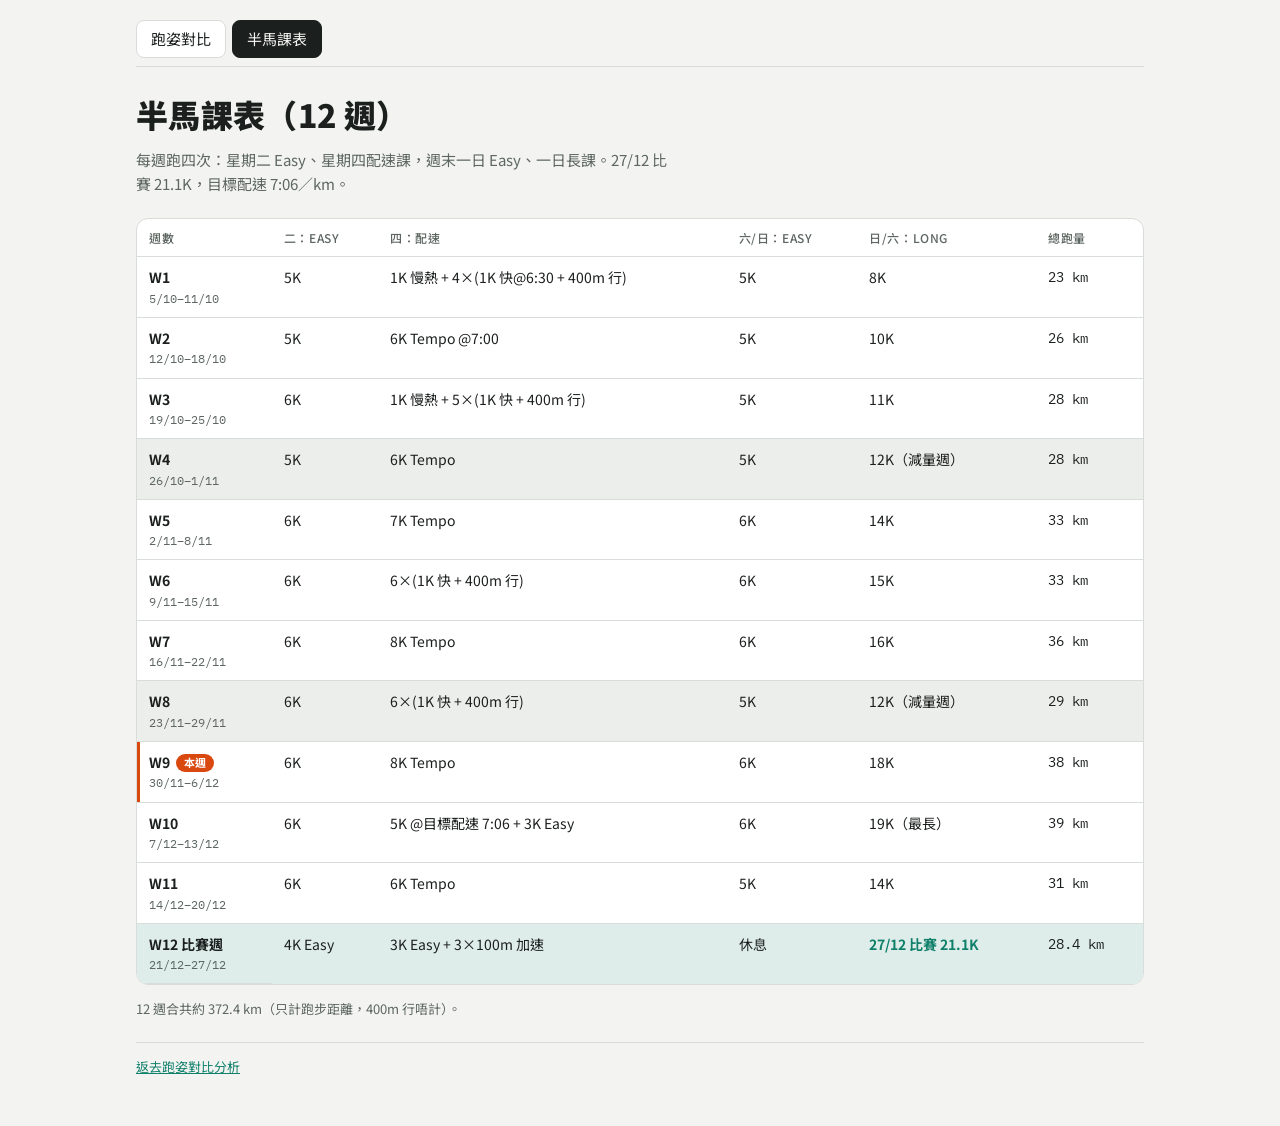
==== plan/index.html @ 6a08c3eb "Add half marathon plan page with site nav Co-Authored-By: Claude Opus 5.5 (1M context) <noreply@anth" ====
<!doctype html>
<html lang="zh-Hant-HK">
<head>
<meta charset="utf-8">
<meta name="viewport" content="width=device-width, initial-scale=1, viewport-fit=cover">
<title>半馬課表</title>
<meta name="description" content="12 週半馬拉松訓練課表，27/12 比賽。">
<link rel="preconnect" href="https://fonts.googleapis.com">
<link rel="preconnect" href="https://fonts.gstatic.com" crossorigin>
<link rel="stylesheet" href="https://fonts.googleapis.com/css2?family=Noto+Sans+HK:wght@400;500;700;900&family=IBM+Plex+Mono:wght@400;600&display=swap">
<link rel="stylesheet" href="../app/style.css">
</head>
<body>
<div class="wrap">
  <nav class="site-nav" aria-label="分頁">
    <a href="../">跑姿對比</a>
    <a href="./" aria-current="page">半馬課表</a>
  </nav>

  <header class="hero">
    <h1>半馬課表（12 週）</h1>
    <p class="sub">每週跑四次：星期二 Easy、星期四配速課，週末一日 Easy、一日長課。27/12 比賽 21.1K，目標配速 7:06／km。</p>
  </header>

  <section class="block" aria-label="課表">
    <div class="tblwrap plan" id="plan"></div>
    <p class="note" id="plansum"></p>
  </section>

  <footer class="foot">
    <p><a href="../">返去跑姿對比分析</a></p>
  </footer>
</div>
<script type="module" src="../app/plan.js"></script>
</body>
</html>
---- app/style.css ----
/* Layout: lab bench. Upload card, then two clips side by side, four tabs below. */
/* Layout: lab bench. Two clips side by side up top, four tabs below; each tab = verdict, numbers table, per-step strip. */
:root{
  --bg:#f3f4f2; --panel:#ffffff; --ink:#1b1f1d; --muted:#5d6661; --line:#d9ddd9;
  --me:#d9480f; --std:#11806a; --good:#2f7d32; --warn:#b26a00; --bad:#c0392b; --chip:#eceeeb;
  --f-disp:"Noto Sans HK","PingFang HK","Microsoft JhengHei",sans-serif;
  --f-body:"Noto Sans HK","PingFang HK","Microsoft JhengHei",sans-serif;
  --f-num:"IBM Plex Mono",ui-monospace,Menlo,monospace;
}
@media (prefers-color-scheme: dark){:root:not([data-theme="light"]){
  --bg:#111413; --panel:#1a1e1c; --ink:#e8ebe9; --muted:#9aa49f; --line:#2c322f;
  --me:#ff8a4c; --std:#3cc9a6; --good:#6cc070; --warn:#e3a33b; --bad:#ef6b5b; --chip:#232826; color-scheme:dark}}
:root[data-theme="dark"]{
  --bg:#111413; --panel:#1a1e1c; --ink:#e8ebe9; --muted:#9aa49f; --line:#2c322f;
  --me:#ff8a4c; --std:#3cc9a6; --good:#6cc070; --warn:#e3a33b; --bad:#ef6b5b; --chip:#232826; color-scheme:dark}
*{box-sizing:border-box}
html{-webkit-text-size-adjust:100%}
body{margin:0;background:var(--bg);color:var(--ink);font-family:var(--f-body);font-size:15px;line-height:1.6}
.wrap{max-width:1040px;margin:0 auto;padding-left:max(16px,env(safe-area-inset-left,0px));padding-right:max(16px,env(safe-area-inset-right,0px));padding-block:20px 48px;display:grid;grid-template-columns:minmax(0,1fr);gap:22px}
.wrap>*,.pane>*,section>*{min-width:0}
h1{font-family:var(--f-disp);font-weight:900;font-size:clamp(22px,4vw,32px);margin:0;letter-spacing:.01em;text-wrap:balance}
h2{font-size:18px;margin:0;text-wrap:balance}
h3{font-size:15px;margin:0}
p{margin:0}
.sub{color:var(--muted);max-width:68ch}
.num{font-family:var(--f-num);font-variant-numeric:tabular-nums}
.me{color:var(--me)} .st{color:var(--std)}
/* stage */
.stage{display:grid;grid-template-columns:1fr 1fr;gap:10px}
.clip{display:grid;gap:6px;min-width:0}
.vbox{position:relative;width:100%;aspect-ratio:9/16;background:#000;border-radius:10px;overflow:hidden}
.vbox video,.vbox canvas{position:absolute;inset:0;width:100%;height:100%;display:block}
.vbox video{object-fit:contain}
.vbox canvas{pointer-events:none}
.clip .lab{display:flex;justify-content:space-between;align-items:baseline;gap:8px;font-size:13px}
.clip .lab b{font-size:14px}
.ctrl{display:flex;flex-wrap:wrap;gap:8px;align-items:center}
button{font:inherit;cursor:pointer;border:1px solid var(--line);background:var(--panel);color:var(--ink);border-radius:999px;padding:6px 14px}
button:hover{border-color:var(--muted)}
button:focus-visible{outline:2px solid var(--std);outline-offset:2px}
button[aria-pressed="true"]{background:var(--ink);color:var(--bg);border-color:var(--ink)}
.ctrl .sp{color:var(--muted);font-size:13px;margin-left:4px}
.tline{height:6px;background:var(--chip);border-radius:3px;position:relative;flex:1 1 160px;min-width:120px}
.tline i{position:absolute;inset:0 auto 0 0;background:var(--muted);border-radius:3px;width:0}
/* summary row */
.verdicts{display:grid;grid-template-columns:repeat(4,minmax(0,1fr));gap:10px}
@media (max-width:720px){.verdicts{grid-template-columns:repeat(2,minmax(0,1fr))}}
.vcard{background:var(--panel);border:1px solid var(--line);border-radius:12px;padding:12px 14px;display:grid;gap:6px;text-align:left;cursor:pointer;color:var(--ink)}
.vcard small{color:var(--muted);font-size:12px;letter-spacing:.06em}
.vcard .t{font-weight:700}
.pill{display:inline-block;font-size:12px;font-weight:700;padding:2px 10px;border-radius:999px;color:#fff;width:max-content}
.pill.good{background:var(--good)} .pill.warn{background:var(--warn)} .pill.bad{background:var(--bad)}
/* tabs */
.tabs{display:flex;gap:6px;flex-wrap:wrap;border-bottom:1px solid var(--line);padding-bottom:8px}
.tabs button{border-radius:8px}
.pane{display:grid;grid-template-columns:minmax(0,1fr);gap:16px}
.lead{display:grid;gap:6px;max-width:72ch}
.lead .std{color:var(--muted);font-size:14px}
.tblwrap{overflow-x:auto;background:var(--panel);border:1px solid var(--line);border-radius:12px}
table{border-collapse:collapse;width:100%;min-width:560px;font-size:14px}
th,td{padding:9px 12px;text-align:left;border-bottom:1px solid var(--line);vertical-align:top}
tr:last-child td{border-bottom:none}
th{font-size:12px;color:var(--muted);font-weight:500;letter-spacing:.05em}
td.v{font-family:var(--f-num);font-variant-numeric:tabular-nums;white-space:nowrap}
td.ref{color:var(--muted);font-size:13px}
.two{display:grid;grid-template-columns:minmax(0,1fr) minmax(0,1fr);gap:16px}
@media (max-width:760px){.two{grid-template-columns:minmax(0,1fr)}}
.box{background:var(--panel);border:1px solid var(--line);border-radius:12px;padding:14px 16px;display:grid;grid-template-columns:minmax(0,1fr);gap:8px;min-width:0}
.box ul{margin:0;padding-left:1.2em;display:grid;gap:4px}
.box h3 small{color:var(--muted);font-weight:400}
svg text{fill:var(--muted);font-family:var(--f-num);font-size:11px}
svg .ax{stroke:var(--line)}
.legend{display:flex;gap:14px;font-size:13px;color:var(--muted);flex-wrap:wrap}
.legend i{display:inline-block;width:14px;height:3px;border-radius:2px;vertical-align:middle;margin-right:6px}
.curves{display:grid;grid-template-columns:repeat(2,minmax(0,1fr));gap:12px}
@media (max-width:640px){.curves{grid-template-columns:minmax(0,1fr)}}
.note{color:var(--muted);font-size:13px;max-width:80ch}
.note ul{margin:6px 0 0;padding-left:1.2em;display:grid;gap:3px}
ul{grid-template-columns:minmax(0,1fr)}
@media (prefers-reduced-motion:reduce){*{transition:none!important}}

a{color:var(--std)}
.hero{display:grid;gap:8px}
.privacy{font-size:14px;color:var(--ink);background:var(--chip);border-radius:10px;padding:8px 12px;width:max-content;max-width:100%}
.card{background:var(--panel);border:1px solid var(--line);border-radius:14px;padding:16px;display:grid;gap:14px}
.drop{position:relative;display:grid;place-items:center;gap:4px;text-align:center;border:2px dashed var(--line);border-radius:12px;padding:28px 16px;cursor:pointer;transition:border-color .15s,background .15s}
.drop:hover,.drop.over{border-color:var(--std);background:var(--chip)}
.drop input{position:absolute;inset:0;opacity:0;cursor:pointer;width:100%}
.drop-t{font-size:18px;font-weight:700}
.drop-s{color:var(--muted);font-size:13px}
.opts{display:flex;flex-wrap:wrap;gap:10px 18px;align-items:center;font-size:14px;color:var(--muted)}
.opts label{display:flex;gap:6px;align-items:center}
select,input[type=number]{font:inherit;color:var(--ink);background:var(--bg);border:1px solid var(--line);border-radius:8px;padding:5px 8px}
input[type=number]{width:5.5em}
.tips{font-size:14px;color:var(--muted)}
.tips summary{cursor:pointer;color:var(--ink)}
.tips ul{margin:6px 0 0;padding-left:1.2em;display:grid;gap:3px}
.prog{display:grid;gap:8px}
.prog .bar{height:8px;background:var(--chip);border-radius:4px;overflow:hidden}
.prog .bar i{display:block;height:100%;width:0;background:var(--std);transition:width .2s}
.prog p{margin:0;font-size:14px;color:var(--muted)}
.prog button{justify-self:start}
.err{color:var(--bad);font-weight:500}
[hidden]{display:none!important}
#results{display:grid;grid-template-columns:minmax(0,1fr);gap:22px}
.block{display:grid;gap:14px}
.h-note{color:var(--ink);font-size:16px;margin-bottom:4px}
.again{display:flex;justify-content:center}
.foot{color:var(--muted);font-size:13px;border-top:1px solid var(--line);padding-top:14px}
.chips{display:flex;flex-wrap:wrap;gap:6px}
/* site nav: 跑姿對比 / 半馬課表 */
.site-nav{display:flex;gap:6px;flex-wrap:wrap;border-bottom:1px solid var(--line);padding-bottom:8px}
.site-nav a{color:var(--ink);text-decoration:none;border:1px solid var(--line);background:var(--panel);border-radius:8px;padding:6px 14px}
.site-nav a:hover{border-color:var(--muted)}
.site-nav a[aria-current="page"]{background:var(--ink);color:var(--bg);border-color:var(--ink)}
/* half marathon plan */
.plan table{min-width:0}
.plan tbody th{font-size:14px;color:var(--ink);letter-spacing:0;white-space:nowrap}
.plan tbody th small{display:block;color:var(--muted);font-size:12px;font-weight:400}
.plan .tag{display:inline-block;margin-left:6px;font-size:11px;font-weight:700;padding:0 8px;border-radius:999px;background:var(--me);color:#fff;vertical-align:1px}
.plan tr.down td,.plan tr.down th{background:var(--chip)}
.plan tr.race td,.plan tr.race th{background:color-mix(in srgb,var(--std) 14%,var(--panel))}
.plan tr.race td:nth-child(5){font-weight:700;color:var(--std)}
.plan tr.now th{box-shadow:inset 3px 0 0 var(--me)}
@media (max-width:640px){
  .plan table,.plan tbody,.plan tr,.plan th,.plan td{display:block}
  .plan thead{display:none}
  .plan tr{border-bottom:1px solid var(--line);padding:10px 14px}
  .plan tr:last-child{border-bottom:none}
  .plan tbody th{display:flex;align-items:baseline;gap:8px;padding:0 0 6px;border:none}
  .plan tbody th small{display:inline}
  .plan tbody th .tag{margin-left:0}
  .plan td{display:grid;grid-template-columns:7.5em minmax(0,1fr);gap:8px;padding:3px 0;border:none}
  .plan td::before{content:attr(data-l);color:var(--muted);font-size:12px;font-family:var(--f-body)}
  .plan tr.down{background:var(--chip)}
  .plan tr.race{background:color-mix(in srgb,var(--std) 14%,var(--panel))}
  .plan tr.down td,.plan tr.down th,.plan tr.race td,.plan tr.race th{background:none}
  .plan tr.now{box-shadow:inset 3px 0 0 var(--me)}
  .plan tr.now th{box-shadow:none}
}
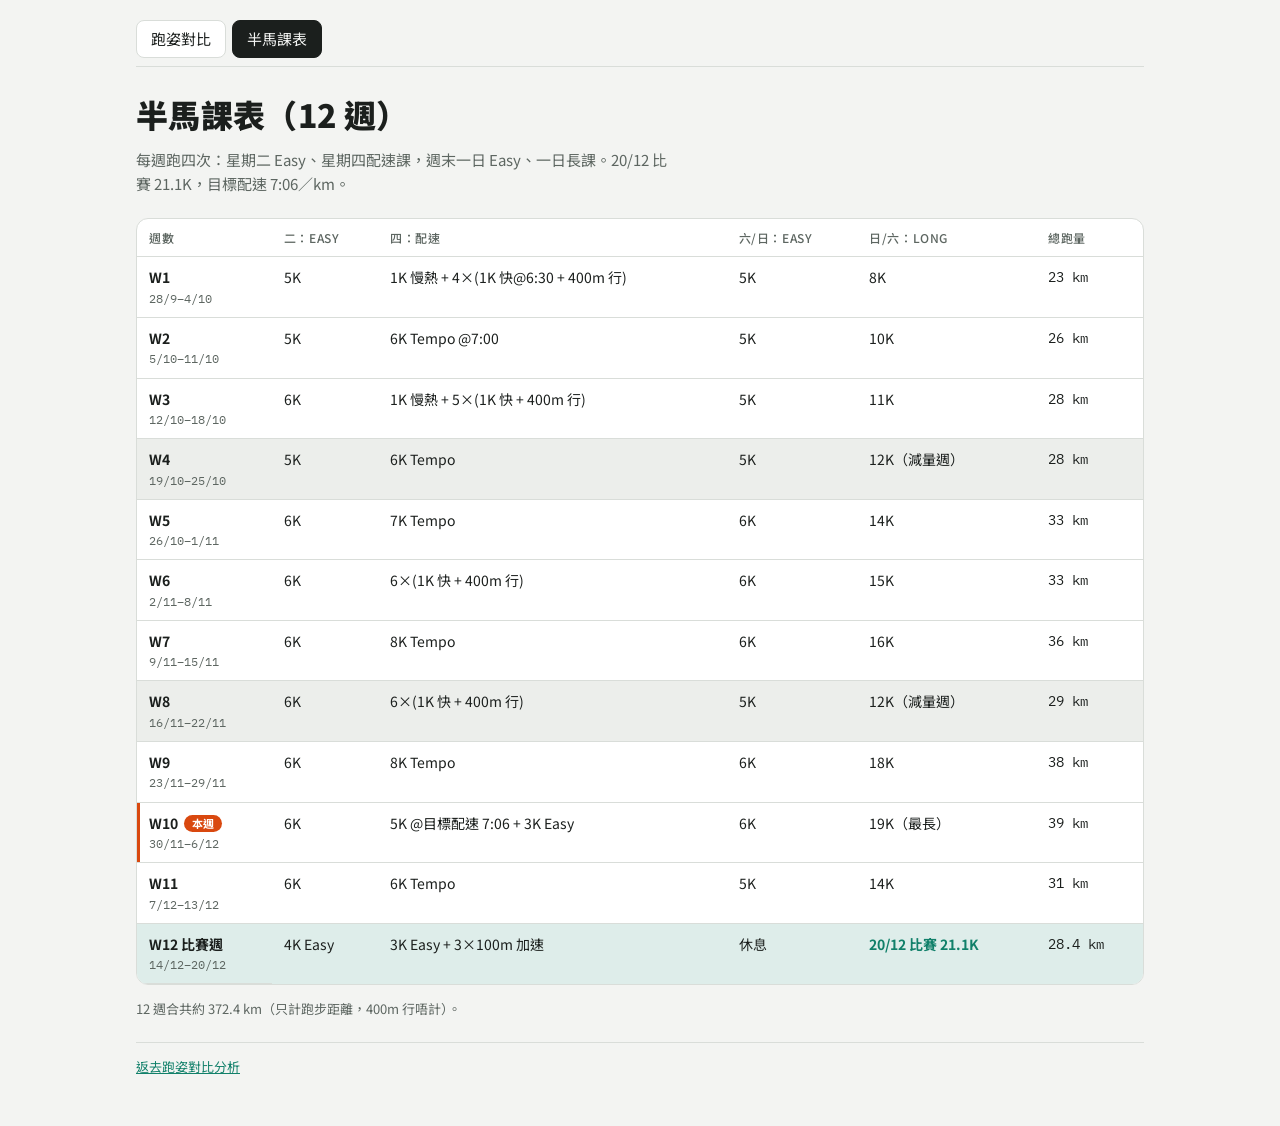
==== commit 6c804eb6: "Plan: move race week to 14-20/12, race on 20/12 Removes the unplanned gap week; all 12 weeks now run" ====
--- a/plan/index.html
+++ b/plan/index.html
@@ -4,7 +4,7 @@
 <meta charset="utf-8">
 <meta name="viewport" content="width=device-width, initial-scale=1, viewport-fit=cover">
 <title>半馬課表</title>
-<meta name="description" content="12 週半馬拉松訓練課表，27/12 比賽。">
+<meta name="description" content="12 週半馬拉松訓練課表，20/12 比賽。">
 <link rel="preconnect" href="https://fonts.googleapis.com">
 <link rel="preconnect" href="https://fonts.gstatic.com" crossorigin>
 <link rel="stylesheet" href="https://fonts.googleapis.com/css2?family=Noto+Sans+HK:wght@400;500;700;900&family=IBM+Plex+Mono:wght@400;600&display=swap">
@@ -19,7 +19,7 @@
 
   <header class="hero">
     <h1>半馬課表（12 週）</h1>
-    <p class="sub">每週跑四次：星期二 Easy、星期四配速課，週末一日 Easy、一日長課。27/12 比賽 21.1K，目標配速 7:06／km。</p>
+    <p class="sub">每週跑四次：星期二 Easy、星期四配速課，週末一日 Easy、一日長課。20/12 比賽 21.1K，目標配速 7:06／km。</p>
   </header>
 
   <section class="block" aria-label="課表">
